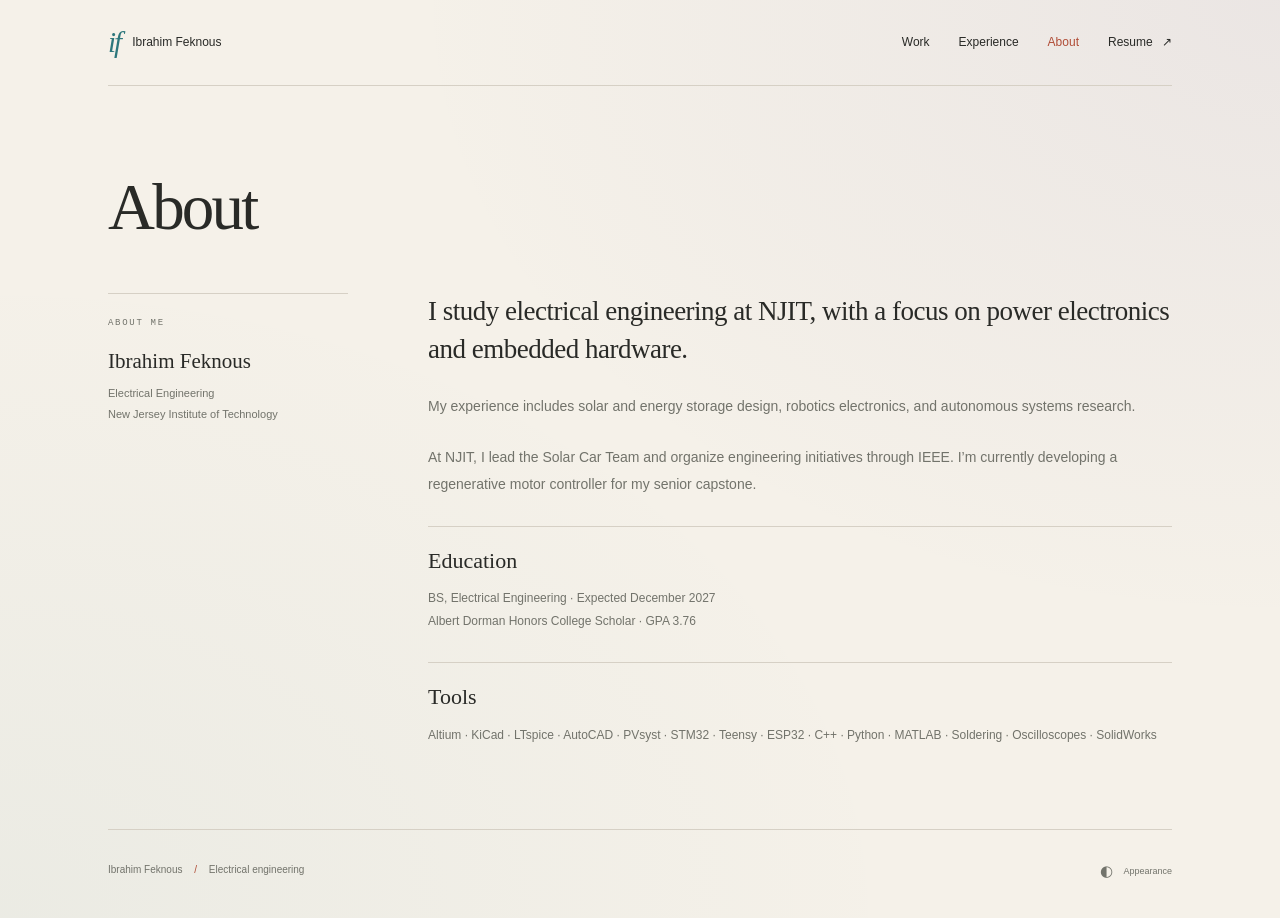
==== about.html @ 660dbc73 "Add homepage quote, orbit cursor, color accents and updated resume Add the requested quote and attri" ====
<!doctype html><html lang="en">
<head>
<meta charset="utf-8">
<meta name="viewport" content="width=device-width,initial-scale=1">
<meta name="theme-color" content="#f5f1e9">
<meta name="description" content="Ibrahim Feknous. Electrical engineering at NJIT. Power electronics, embedded hardware, and energy systems.">
<link rel="icon" href="favicon.svg" type="image/svg+xml">
<link rel="stylesheet" href="styles.css">
<link rel="stylesheet" href="color.css">
<script src="content.js" defer>
</script>
<script src="app.js" defer>
</script>
<script src="portfolio-effects.js" defer>
</script>
<title>About | Ibrahim Feknous</title>
</head>
<body class="">
<div class="shell"><a class="skip" href="#main">Skip to content</a>
<header class="site-header"><a class="identity" href="index.html"><span class="logo">if</span><span>Ibrahim Feknous</span></a>
<nav aria-label="Main navigation"><a href="projects.html">Work</a><a href="experience.html">Experience</a><a href="about.html">About</a><a class="resume" href="ibrahim-feknous-resume.pdf" target="_blank" rel="noopener">Resume <span aria-hidden="true">↗</span></a>
</nav>
</header>
<main id="main">
<div class="page-title">
<h1>About</h1>
</div>
<div class="about-layout"><aside>
<p class="aside-label">ABOUT ME</p>
<p class="aside-name">Ibrahim Feknous</p>
<p>Electrical Engineering<br>New Jersey Institute of Technology</p></aside>
<div class="prose">
<p class="large-copy">I study electrical engineering at NJIT, with a focus on power electronics and embedded hardware.</p>
<p>My experience includes solar and energy storage design, robotics electronics, and autonomous systems research.</p>
<p>At NJIT, I lead the Solar Car Team and organize engineering initiatives through IEEE. I’m currently developing a regenerative motor controller for my senior capstone.</p>
<section class="about-block">
<h2>Education</h2>
<p>BS, Electrical Engineering · Expected December 2027<br>Albert Dorman Honors College Scholar · GPA 3.76</p>
</section>
<section class="about-block">
<h2>Tools</h2>
<p class="skill-list" id="skills-text">
</p>
</section>
<div id="about-gallery" class="gallery">
</div>
</div>
</div>
</main>
<footer class="site-footer"><span>Ibrahim Feknous <span class="footer-dot">/</span> Electrical engineering</span>
<div class="socials" data-contact-links>
</div><button class="theme-toggle" aria-label="Switch to dark mode">◐ <span>Appearance</span></button>
</footer>
</div>
<dialog id="image-dialog" aria-label="Image viewer"><button class="image-close" aria-label="Close image">Close ×</button>
<figure><img alt="">
<figcaption>
</figcaption>
</figure>
</dialog>
</body></html>
---- styles.css ----
:root{color-scheme:light;--bg:#f5f1e9;--fg:#292a27;--sub:#72736b;--line:#d6d0c5;--accent:#a94c35;--photo:#e6ded2;--soft:#eee8de;--serif:Georgia,'Times New Roman',serif;--sans:'Segoe UI',Arial,sans-serif;--mono:'Courier New',monospace}html[data-theme=dark]{color-scheme:dark;--bg:#252622;--fg:#eeece4;--sub:#b2b1a7;--line:#48483e;--accent:#de9178;--photo:#38382f;--soft:#303129}*{box-sizing:border-box}html{scroll-behavior:smooth}body{margin:0;background:var(--bg);color:var(--fg);font:15px/1.8 var(--sans)}a{color:inherit;text-decoration:none}button{font:inherit}a,button{-webkit-tap-highlight-color:transparent}a:focus-visible,button:focus-visible{outline:2px solid var(--accent);outline-offset:5px}a:hover{color:var(--accent)}h1,h2,h3,p,figure{margin:0}h1,h2,h3{font-family:var(--serif);font-weight:400;line-height:1.12}h1 em{font-weight:400;color:var(--accent)}::selection{background:var(--photo)}.shell{max-width:1160px;margin:auto;padding:0 48px}.site-header{display:flex;align-items:center;justify-content:space-between;gap:25px;padding:28px 0;border-bottom:1px solid var(--line)}.identity{display:flex;align-items:center;gap:12px;font-size:12px;font-weight:500}.logo{font:italic 29px/1 var(--serif);letter-spacing:-2px;color:var(--accent)}.site-header nav{display:flex;align-items:center;gap:29px;font-size:12px}.site-header nav [aria-current=page]{color:var(--accent)}.resume span{margin-left:6px}.home-hero{display:grid;grid-template-columns:1.1fr .85fr;gap:100px;padding:71px 0 63px;align-items:center}.eyebrow,.aside-label{font:9px/1.7 var(--mono);letter-spacing:1.7px;color:var(--sub)}.small-line{display:inline-block;vertical-align:middle;width:23px;height:1px;background:var(--accent);margin-right:10px}.home h1{font-size:clamp(70px,7.8vw,104px);line-height:.99;letter-spacing:-5px;margin-top:26px}.home h1 em{font-style:italic}.intro{font-family:var(--serif);font-size:26px;line-height:1.35;letter-spacing:-.6px;margin-top:29px}.hero-description{max-width:350px;font-size:12px;line-height:1.9;color:var(--sub);margin-top:17px}.inline-link{display:inline-block;margin-top:25px;font-size:12px;border-bottom:1px solid var(--fg);padding-bottom:5px}.inline-link span{margin-left:23px;color:var(--accent)}.portrait-media{aspect-ratio:4/5;background:var(--photo);position:relative;overflow:hidden}.portrait-fallback{position:absolute;inset:0;display:flex;flex-direction:column;align-items:center;justify-content:center;background:radial-gradient(ellipse at 20% 10%,#ffffff38,transparent 65%)}.portrait-initials{font:italic clamp(70px,10vw,134px)/1 var(--serif);color:var(--accent);opacity:.75;letter-spacing:-10px;padding-right:10px}.portrait-rule{width:40px;height:1px;background:var(--accent);opacity:.5;margin-top:23px}.portrait figcaption{display:flex;justify-content:space-between;font:8px/1.6 var(--mono);letter-spacing:.7px;color:var(--sub);margin-top:14px}.site-footer{margin-top:45px;border-top:1px solid var(--line);padding:23px 0 30px;display:flex;align-items:center;justify-content:space-between;gap:20px;font-size:10px;color:var(--sub)}.home .site-footer{margin-top:15px}.footer-dot{margin:0 9px;color:var(--accent)}.theme-toggle{border:0;background:none;padding:4px 0;color:var(--sub);font-size:15px;cursor:pointer}.theme-toggle span{font-size:9px;vertical-align:2px;margin-left:6px}.socials{display:flex;flex-wrap:wrap;gap:17px;font-size:10px}.page-title{padding:65px 0 49px}.page-title h1{font-size:65px;letter-spacing:-2.8px;margin-top:20px}.work-title{display:flex;align-items:flex-end;justify-content:space-between;gap:30px}.work-title>p{font-size:12px;color:var(--sub);padding-bottom:6px}.about-layout,.experience-layout{display:grid;grid-template-columns:240px 1fr;gap:80px}.about-layout aside{border-top:1px solid var(--line);padding-top:22px;font-size:11px;color:var(--sub);line-height:1.9}.aside-name{font:21px var(--serif);color:var(--fg);margin:18px 0 9px}.prose{font-size:14px;line-height:1.95}.prose>p{margin-bottom:23px;color:var(--sub)}.prose .large-copy{font:27px/1.4 var(--serif);color:var(--fg);letter-spacing:-.5px;margin-bottom:25px}.about-block{border-top:1px solid var(--line);padding-top:22px;margin-top:28px}.about-block h2{font-size:22px;margin-bottom:13px}.about-block p{font-size:12px;color:var(--sub)}.skill-list{line-height:2.2}.experience-layout>.aside-label{padding-top:22px;border-top:1px solid var(--line)}.experience-item{padding:23px 0 29px;border-top:1px solid var(--line)}.experience-item h3{font-size:25px;letter-spacing:-.6px}.role{font-size:12px;color:var(--sub);margin-top:6px}.date{font:9px/1.8 var(--mono);color:var(--sub)}.experience-item .date{display:block;margin-top:5px}.experience-item ul{font-size:12px;line-height:1.95;padding-left:17px;margin:17px 0 0;color:var(--sub)}.experience-item li+li{margin-top:7px}.leadership-section{margin-top:30px}.leadership-item{border-top:1px solid var(--line);padding:23px 0 28px}.leadership-item h3{font-size:25px}.leadership-item>p:last-child{font-size:12px;line-height:1.95;color:var(--sub);margin-top:15px}.work-row{border-top:1px solid var(--line);padding:26px 0;display:grid;grid-template-columns:180px 1fr 25px;gap:33px;align-items:center}.work-row:last-child{border-bottom:1px solid var(--line)}.work-cover{width:180px;aspect-ratio:4/3;background:var(--photo);position:relative;overflow:hidden}.work-fallback{height:100%;display:flex;align-items:center;justify-content:center;flex-direction:column;color:var(--accent);gap:11px}.work-fallback .work-number{font:italic 48px/1 var(--serif);letter-spacing:-3px}.work-fallback .work-type{font:7px var(--mono);letter-spacing:1.7px;color:var(--sub)}.work-title-line{display:flex;justify-content:space-between;gap:15px;align-items:baseline}.work-copy h2{font-size:29px;letter-spacing:-.7px}.work-row:hover h2{color:var(--accent)}.work-copy .date{margin-top:9px;display:block}.work-copy>p{font-size:12px;color:var(--sub);margin-top:12px;max-width:540px;line-height:1.85}.work-arrow{font-size:19px;color:var(--accent)}.project-back{display:inline-block;font-size:11px;color:var(--sub);margin-top:35px}.detail-title{padding:35px 0 30px;max-width:820px}.detail-title h1{font-size:59px;letter-spacing:-2px;margin-top:15px}.detail-meta{display:flex;flex-wrap:wrap;gap:25px;margin-top:22px;font:10px/1.7 var(--mono);color:var(--sub)}.detail-cover{aspect-ratio:16/8;background:var(--photo);position:relative;overflow:hidden;margin:8px 0 40px}.detail-cover .work-number{font-size:95px}.detail-cover .work-type{font-size:10px}.detail-layout{display:grid;grid-template-columns:240px 1fr;gap:80px}.detail-overview{font:25px/1.5 var(--serif);letter-spacing:-.4px}.detail-body h2{font:10px/1.7 var(--mono);letter-spacing:1.7px;color:var(--sub);margin:30px 0 15px}.detail-body ul{padding-left:19px;font-size:13px;line-height:1.95;color:var(--sub);margin:0}.detail-body li+li{margin-top:11px}.detail-note{font-size:11px;line-height:1.9;color:var(--sub);border-top:1px solid var(--line);margin-top:27px;padding-top:19px}.detail-tools{font-size:12px;line-height:2;color:var(--sub)}.detail-aside .aside-label{margin-bottom:15px}.detail-aside{border-top:1px solid var(--line);padding-top:20px}.detail-next{border-top:1px solid var(--line);padding-top:24px;margin-top:45px;display:flex;align-items:center;justify-content:space-between;gap:25px;font-size:12px}.detail-next a{color:var(--accent)}.gallery{display:grid;grid-template-columns:repeat(2,minmax(0,1fr));gap:24px;margin-top:35px}.gallery:empty{display:none}.gallery figure{min-width:0}.gallery-media{aspect-ratio:4/3;background:var(--photo);overflow:hidden}.gallery figcaption{font-size:10px;line-height:1.8;color:var(--sub);margin-top:9px}.photo-image{display:block;width:100%;height:100%;object-fit:cover;position:relative;z-index:1}.photo-button{position:absolute;inset:0;width:100%;height:100%;padding:0;border:0;cursor:zoom-in;background:none}.gallery-media{position:relative}.portrait-media .photo-image{position:absolute;inset:0}dialog{border:1px solid var(--line);padding:18px;background:var(--bg);color:var(--fg);max-width:min(1000px,95vw);max-height:92vh}dialog::backdrop{background:#181913d9;backdrop-filter:blur(4px)}.image-close{display:block;margin-left:auto;border:0;background:none;color:var(--fg);padding:0 0 12px;cursor:pointer;font-size:12px}dialog img{display:block;max-width:100%;max-height:75vh;object-fit:contain;margin:auto}dialog figcaption{font-size:11px;color:var(--sub);padding-top:10px}.skip{position:absolute;top:-90px;left:15px;background:var(--fg);color:var(--bg);padding:8px;z-index:50}.skip:focus{top:8px}.not-found{padding:80px 0}.not-found h1{font-size:50px;margin-bottom:25px}
@media(max-width:1000px){.shell{padding:0 32px}.home-hero{gap:55px}.home h1{font-size:85px}.about-layout,.experience-layout,.detail-layout{grid-template-columns:190px 1fr;gap:50px}.work-row{grid-template-columns:150px 1fr 20px;gap:27px}.work-cover{width:150px}.work-copy h2{font-size:26px}}
@media(max-width:720px){.shell{padding:0 24px}.site-header{padding:24px 0;gap:15px}.identity>span:last-child{display:none}.site-header nav{gap:20px;font-size:11px}.home-hero{grid-template-columns:1fr 1fr;gap:25px;padding:49px 0 40px}.home h1{font-size:68px;letter-spacing:-3px}.eyebrow{font-size:8px;letter-spacing:1px}.small-line{width:15px;margin-right:5px}.intro{font-size:22px;margin-top:24px}.hero-description{font-size:11px}.portrait-initials{font-size:80px}.portrait figcaption{font-size:6px;flex-wrap:wrap;gap:4px}.site-footer{flex-wrap:wrap;gap:15px;font-size:9px}.page-title{padding:45px 0 35px}.page-title h1{font-size:52px;letter-spacing:-2px}.work-title{flex-direction:column;align-items:flex-start;gap:20px}.about-layout,.experience-layout,.detail-layout{grid-template-columns:1fr;gap:25px}.about-layout aside{display:none}.experience-layout>.aside-label{border:0;padding:0}.experience-item h3,.leadership-item h3{font-size:24px}.leadership-section{margin-top:30px}.work-row{grid-template-columns:110px 1fr 16px;gap:18px;padding:23px 0}.work-cover{width:110px}.work-copy h2{font-size:24px}.work-copy>p{font-size:11px;line-height:1.8;margin-top:8px}.work-copy .date{font-size:8px;line-height:1.8}.work-number{font-size:38px!important}.work-type{font-size:6px!important;letter-spacing:1px!important}.work-arrow{font-size:16px}.detail-title h1{font-size:45px}.detail-cover{margin-bottom:28px}.detail-cover .work-number{font-size:75px!important}.detail-aside{display:flex;gap:20px;align-items:baseline}.detail-aside .aside-label{white-space:nowrap;margin:0}.detail-overview{font-size:23px}.gallery{gap:17px}.theme-toggle span{display:none}}
@media(max-width:480px){.home-hero{grid-template-columns:1fr;gap:35px;padding-top:39px}.hero-copy{max-width:360px}.home h1{font-size:83px;letter-spacing:-4px}.intro{font-size:24px}.intro br{display:none}.hero-description{font-size:12px;max-width:350px}.portrait{width:100%;max-width:350px;margin-left:auto}.portrait-media{aspect-ratio:5/4}.portrait-initials{font-size:105px}.portrait figcaption{font-size:7px}.portrait-rule{margin-top:15px}.site-header nav{gap:17px;font-size:10px}.page-title h1{font-size:47px}.work-row{grid-template-columns:83px 1fr 12px;gap:16px}.work-cover{width:83px;aspect-ratio:1}.work-copy h2{font-size:22px;line-height:1.2}.work-copy>p{display:none}.work-number{font-size:32px!important}.work-type{font-size:5px!important}.work-copy .date{font-size:7px}.detail-title h1{font-size:39px}.detail-cover{aspect-ratio:4/3}.detail-meta{gap:8px 18px;font-size:8px}.detail-next{font-size:11px}.gallery{grid-template-columns:1fr}.prose .large-copy{font-size:25px}}
@media(prefers-reduced-motion:reduce){html{scroll-behavior:auto}}

.work-cover>.photo-image{position:absolute;inset:0}
---- color.css ----
/* A little color, without changing the portfolio's layout. */
:root {
  --teal: #2d777c;
  --violet: #7663a5;
  --accent: #b04c36;
}
html[data-theme=dark] {
  --teal: #79c6c1;
  --violet: #b4a0e0;
  --accent: #eea18a;
}
body {
  min-height: 100vh;
  background-image:
    radial-gradient(ellipse at 100% 0, color-mix(in srgb, var(--violet) 8%, transparent), transparent 48%),
    radial-gradient(ellipse at 0 100%, color-mix(in srgb, var(--teal) 5%, transparent), transparent 50%);
}
.logo { color: var(--teal); }
.small-line {
  width: 29px;
  height: 3px;
  border-radius: 2px;
  background: linear-gradient(90deg, var(--accent) 33%, var(--teal) 33% 66%, var(--violet) 66%);
}
.home h1 em {
  background: linear-gradient(105deg, var(--accent) 20%, #a45472 65%, var(--violet));
  color: transparent;
  background-clip: text;
  -webkit-background-clip: text;
}
html[data-theme=dark] .home h1 em {
  background-image: linear-gradient(105deg, var(--accent), #e4a5c2 65%, var(--violet));
}
.home-quote {
  margin: 29px 0 0;
  max-width: 390px;
  position: relative;
}
.home-quote p { margin: 0; }
.home-quote cite {
  display: block;
  margin-top: 12px;
  font: normal 11px/1.6 var(--sans);
  letter-spacing: .15px;
  color: var(--teal);
}
.portrait-media {
  background: linear-gradient(145deg,
    color-mix(in srgb, var(--accent) 14%, var(--bg)),
    color-mix(in srgb, var(--violet) 16%, var(--bg)) 57%,
    color-mix(in srgb, var(--teal) 15%, var(--bg)));
}
.portrait-fallback { isolation: isolate; }
.portrait-initials {
  position: relative;
  z-index: 1;
  color: var(--teal);
  letter-spacing: -7px;
  padding-right: 7px;
}
.portrait-rule {
  position: relative;
  z-index: 1;
  width: 48px;
  height: 2px;
  opacity: .7;
  background: linear-gradient(90deg, var(--accent), var(--violet), var(--teal));
}
.inline-link {
  border-color: var(--teal);
  transition: color 180ms ease, border-color 180ms ease;
}
.inline-link:hover { color: var(--teal); border-color: var(--violet); }
.inline-link span { color: var(--violet); }
.site-header nav a:hover { color: var(--teal); }
.work-row:nth-child(3n+1) .work-cover {
  background: color-mix(in srgb, var(--teal) 12%, var(--bg));
}
.work-row:nth-child(3n+2) .work-cover {
  background: color-mix(in srgb, var(--violet) 14%, var(--bg));
}
.work-row:nth-child(3n+3) .work-cover {
  background: color-mix(in srgb, var(--accent) 12%, var(--bg));
}
.work-row:nth-child(3n+1) .work-number { color: var(--teal); }
.work-row:nth-child(3n+2) .work-number { color: var(--violet); }
.work-row:nth-child(3n+3) .work-number { color: var(--accent); }
.project-back:hover, .detail-next a { color: var(--teal); }
@media (forced-colors: active) {
  .home h1 em { background: none; color: CanvasText; }
}
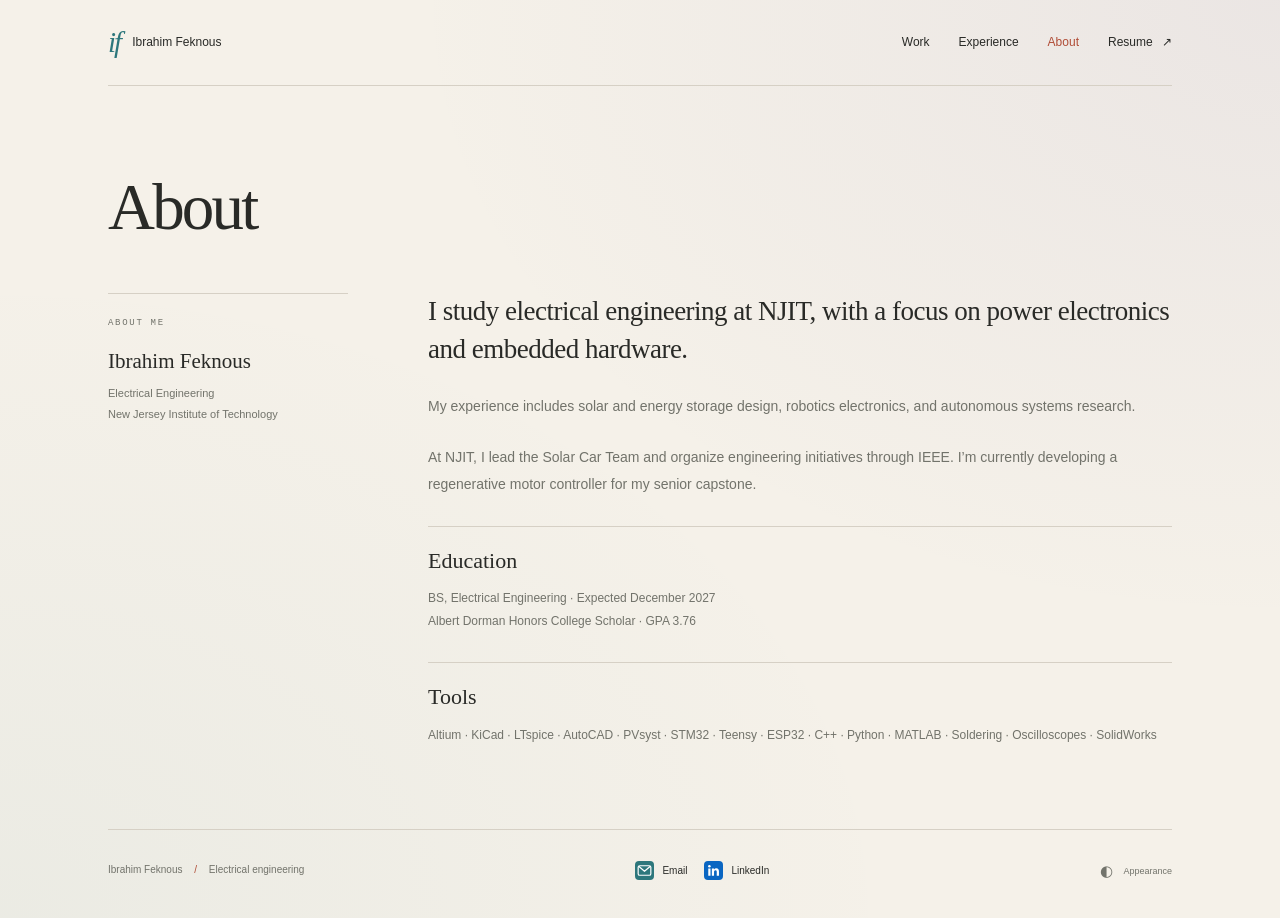
==== commit 4d903499: "Add LinkedIn and email image links and a portfolio editing guide Show accessible labeled contact ico" ====
--- a/about.html
+++ b/about.html
@@ -6,12 +6,12 @@
 <meta name="description" content="Ibrahim Feknous. Electrical engineering at NJIT. Power electronics, embedded hardware, and energy systems.">
 <link rel="icon" href="favicon.svg" type="image/svg+xml">
 <link rel="stylesheet" href="styles.css">
-<link rel="stylesheet" href="color.css">
-<script src="content.js" defer>
+<link rel="stylesheet" href="color.css?v=3">
+<script src="content.js?v=3" defer>
 </script>
-<script src="app.js" defer>
+<script src="app.js?v=3" defer>
 </script>
-<script src="portfolio-effects.js" defer>
+<script src="portfolio-effects.js?v=2" defer>
 </script>
 <title>About | Ibrahim Feknous</title>
 </head>
--- a/color.css
+++ b/color.css
@@ -86,6 +86,23 @@
 .work-row:nth-child(3n+2) .work-number { color: var(--violet); }
 .work-row:nth-child(3n+3) .work-number { color: var(--accent); }
 .project-back:hover, .detail-next a { color: var(--teal); }
+.hero-socials { margin-top: 20px; gap: 10px; }
+.contact-link {
+  display: inline-flex;
+  align-items: center;
+  gap: 8px;
+  padding: 7px 10px;
+  border: 1px solid var(--line);
+  border-radius: 7px;
+  font-size: 11px;
+  line-height: 1.5;
+  color: var(--fg);
+  transition: border-color 160ms ease, color 160ms ease;
+}
+.contact-icon { display: block; width: 22px; height: 22px; }
+.contact-link:hover { color: var(--teal); border-color: var(--teal); }
+.site-footer .contact-link { padding: 0; border: 0; border-radius: 0; font-size: 10px; }
+.site-footer .contact-icon { width: 19px; height: 19px; }
 @media (forced-colors: active) {
   .home h1 em { background: none; color: CanvasText; }
 }
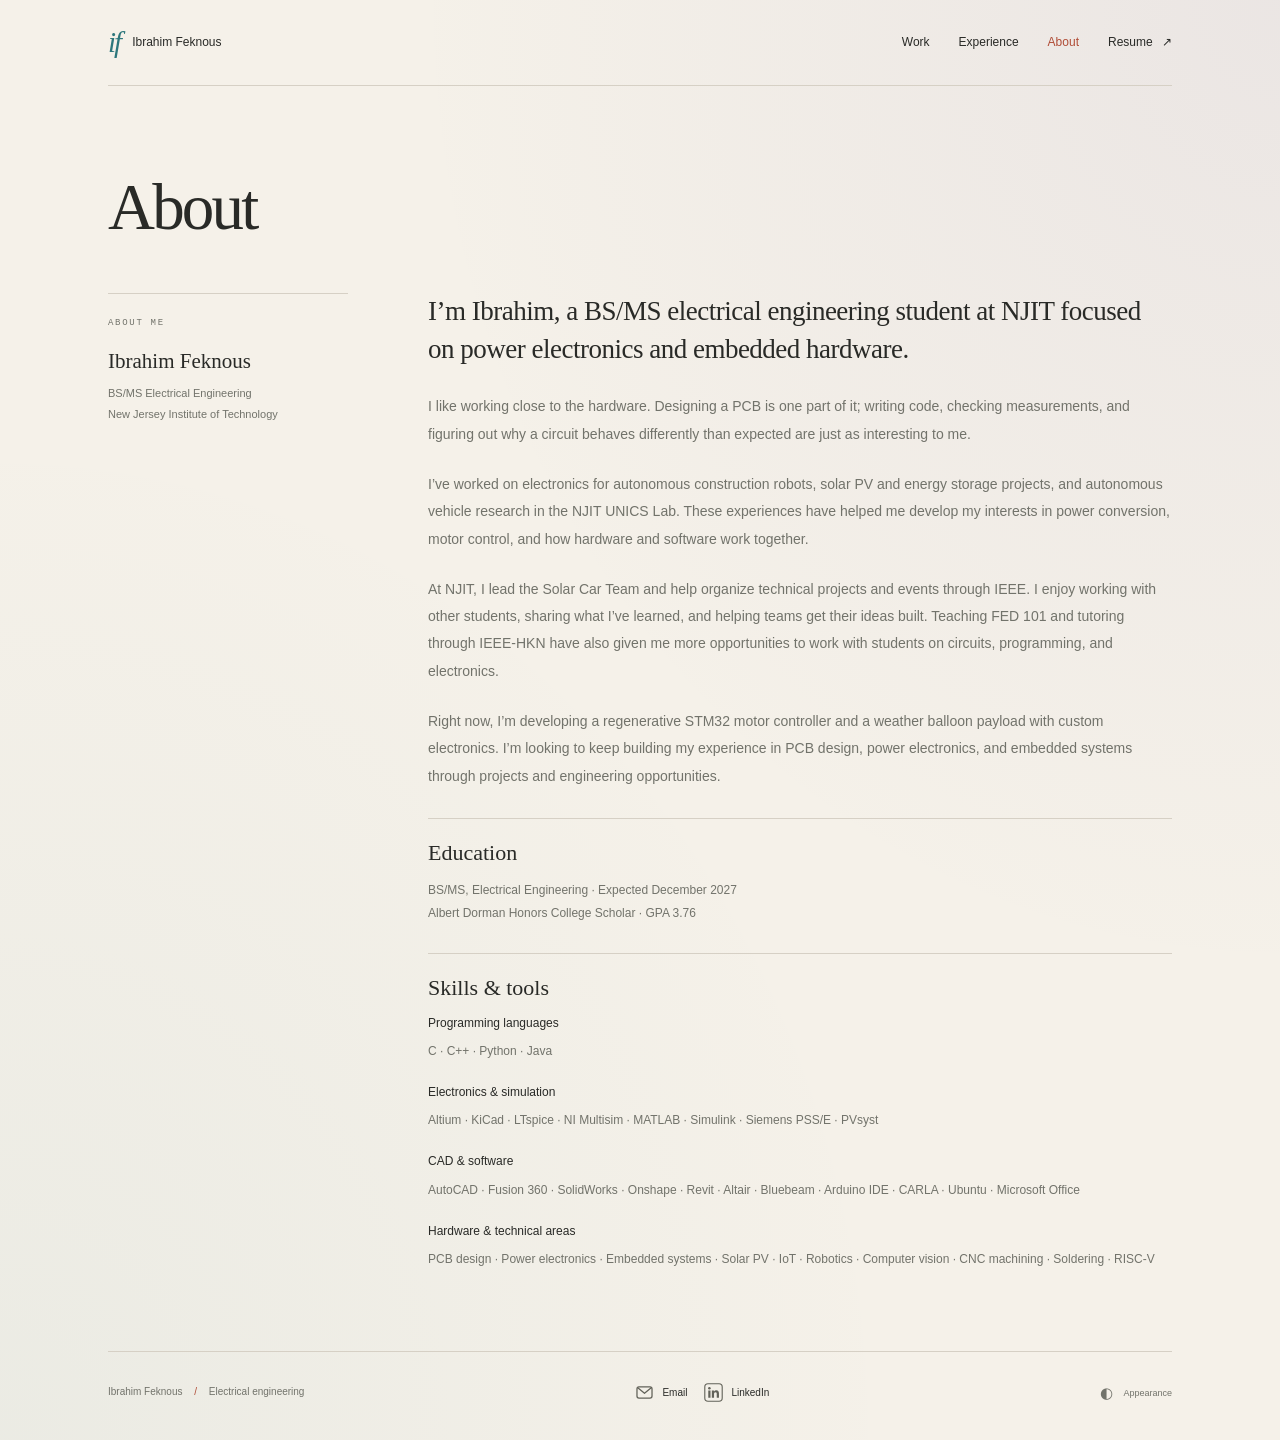
==== commit 7dc35adb: "Update BS/MS background, leadership, resume skills and neutral contact icons Expand the About sectio" ====
--- a/about.html
+++ b/about.html
@@ -3,13 +3,13 @@
 <meta charset="utf-8">
 <meta name="viewport" content="width=device-width,initial-scale=1">
 <meta name="theme-color" content="#f5f1e9">
-<meta name="description" content="Ibrahim Feknous. Electrical engineering at NJIT. Power electronics, embedded hardware, and energy systems.">
+<meta name="description" content="Ibrahim Feknous. BS/MS electrical engineering at NJIT. Power electronics, embedded hardware, and energy systems.">
 <link rel="icon" href="favicon.svg" type="image/svg+xml">
 <link rel="stylesheet" href="styles.css">
-<link rel="stylesheet" href="color.css?v=3">
-<script src="content.js?v=3" defer>
+<link rel="stylesheet" href="color.css?v=4">
+<script src="content.js?v=4" defer>
 </script>
-<script src="app.js?v=3" defer>
+<script src="app.js?v=4" defer>
 </script>
 <script src="portfolio-effects.js?v=2" defer>
 </script>
@@ -28,19 +28,20 @@
 <div class="about-layout"><aside>
 <p class="aside-label">ABOUT ME</p>
 <p class="aside-name">Ibrahim Feknous</p>
-<p>Electrical Engineering<br>New Jersey Institute of Technology</p></aside>
+<p>BS/MS Electrical Engineering<br>New Jersey Institute of Technology</p></aside>
 <div class="prose">
-<p class="large-copy">I study electrical engineering at NJIT, with a focus on power electronics and embedded hardware.</p>
-<p>My experience includes solar and energy storage design, robotics electronics, and autonomous systems research.</p>
-<p>At NJIT, I lead the Solar Car Team and organize engineering initiatives through IEEE. I’m currently developing a regenerative motor controller for my senior capstone.</p>
+<p class="large-copy">I’m Ibrahim, a BS/MS electrical engineering student at NJIT focused on power electronics and embedded hardware.</p>
+<p>I like working close to the hardware. Designing a PCB is one part of it; writing code, checking measurements, and figuring out why a circuit behaves differently than expected are just as interesting to me.</p>
+<p>I’ve worked on electronics for autonomous construction robots, solar PV and energy storage projects, and autonomous vehicle research in the NJIT UNICS Lab. These experiences have helped me develop my interests in power conversion, motor control, and how hardware and software work together.</p>
+<p>At NJIT, I lead the Solar Car Team and help organize technical projects and events through IEEE. I enjoy working with other students, sharing what I’ve learned, and helping teams get their ideas built. Teaching FED 101 and tutoring through IEEE-HKN have also given me more opportunities to work with students on circuits, programming, and electronics.</p>
+<p>Right now, I’m developing a regenerative STM32 motor controller and a weather balloon payload with custom electronics. I’m looking to keep building my experience in PCB design, power electronics, and embedded systems through projects and engineering opportunities.</p>
 <section class="about-block">
 <h2>Education</h2>
-<p>BS, Electrical Engineering · Expected December 2027<br>Albert Dorman Honors College Scholar · GPA 3.76</p>
+<p>BS/MS, Electrical Engineering · Expected December 2027<br>Albert Dorman Honors College Scholar · GPA 3.76</p>
 </section>
 <section class="about-block">
-<h2>Tools</h2>
-<p class="skill-list" id="skills-text">
-</p>
+<h2>Skills &amp; tools</h2>
+<div class="skill-groups" id="skills-text"></div>
 </section>
 <div id="about-gallery" class="gallery">
 </div>
--- a/color.css
+++ b/color.css
@@ -97,12 +97,32 @@
   font-size: 11px;
   line-height: 1.5;
   color: var(--fg);
+  background: color-mix(in srgb, var(--bg) 92%, var(--line));
   transition: border-color 160ms ease, color 160ms ease;
 }
 .contact-icon { display: block; width: 22px; height: 22px; }
-.contact-link:hover { color: var(--teal); border-color: var(--teal); }
-.site-footer .contact-link { padding: 0; border: 0; border-radius: 0; font-size: 10px; }
+.contact-link:hover { color: var(--fg); border-color: var(--sub); }
+.site-footer .contact-link { padding: 0; border: 0; border-radius: 0; font-size: 10px; background: transparent; }
 .site-footer .contact-icon { width: 19px; height: 19px; }
+html[data-theme=dark] .contact-icon { filter: brightness(0) invert(.78); }
+.skill-group + .skill-group { margin-top: 20px; }
+.skill-group h3 { font: 12px/1.6 var(--sans); color: var(--fg); margin-bottom: 6px; }
+.skill-group p { font-size: 12px; line-height: 2; color: var(--sub); }
+.leadership-item.has-photo {
+  display: grid;
+  grid-template-columns: minmax(0, 1fr) 180px;
+  gap: 24px;
+  align-items: start;
+}
+.leadership-description { font-size: 12px; line-height: 1.95; color: var(--sub); margin-top: 15px; }
+.leadership-photo { position: relative; width: 180px; aspect-ratio: 4/3; overflow: hidden; background: var(--photo); }
+.portrait-media:has(.photo-image) { aspect-ratio: 4/5; }
+.leadership-project-link { display: inline-block; margin-top: 12px; font-size: 11px; color: var(--teal); border-bottom: 1px solid var(--line); }
+.gallery:has(> figure:only-child) { grid-template-columns: minmax(0, 1fr); max-width: 760px; }
+@media (max-width: 560px) {
+  .leadership-item.has-photo { grid-template-columns: minmax(0, 1fr); gap: 18px; }
+  .leadership-photo { width: min(100%, 300px); }
+}
 @media (forced-colors: active) {
   .home h1 em { background: none; color: CanvasText; }
 }
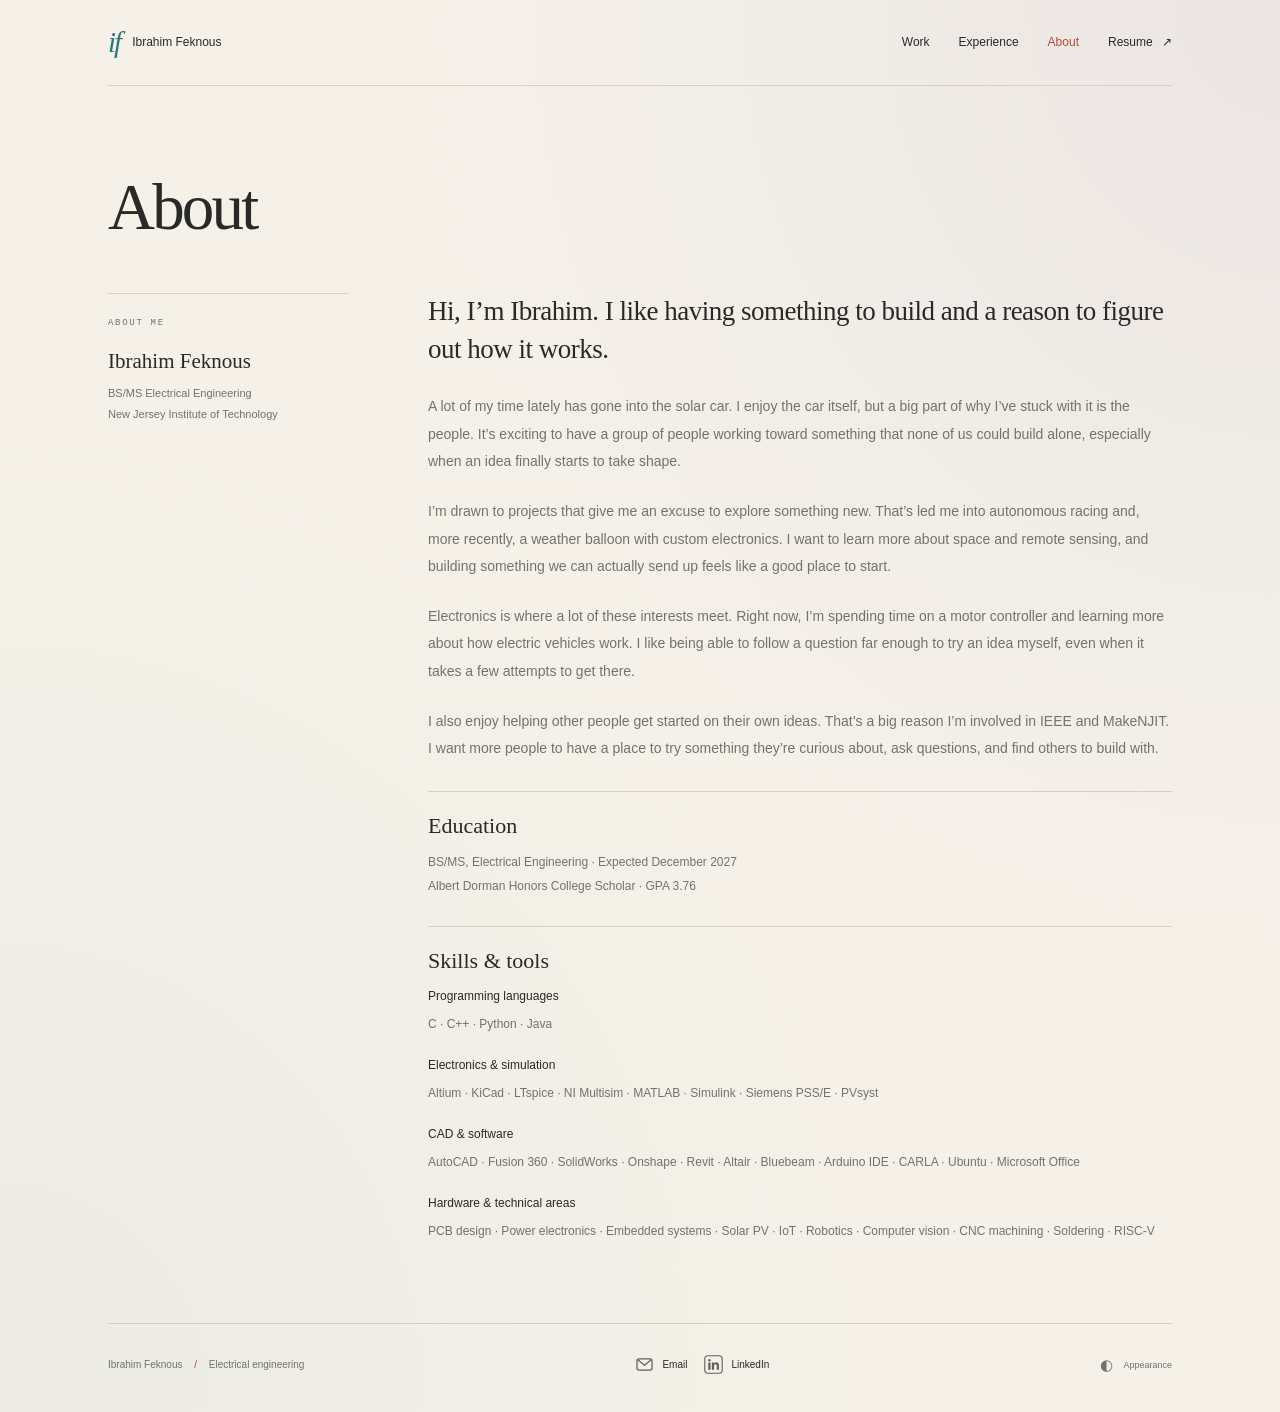
==== commit f250ca0b: "Add leadership roles, robotics schematic and personal About" ====
--- a/about.html
+++ b/about.html
@@ -7,7 +7,7 @@
 <link rel="icon" href="favicon.svg" type="image/svg+xml">
 <link rel="stylesheet" href="styles.css">
 <link rel="stylesheet" href="color.css?v=4">
-<script src="content.js?v=4" defer>
+<script src="content.js?v=6" defer>
 </script>
 <script src="app.js?v=4" defer>
 </script>
@@ -30,11 +30,11 @@
 <p class="aside-name">Ibrahim Feknous</p>
 <p>BS/MS Electrical Engineering<br>New Jersey Institute of Technology</p></aside>
 <div class="prose">
-<p class="large-copy">I’m Ibrahim, a BS/MS electrical engineering student at NJIT focused on power electronics and embedded hardware.</p>
-<p>I like working close to the hardware. Designing a PCB is one part of it; writing code, checking measurements, and figuring out why a circuit behaves differently than expected are just as interesting to me.</p>
-<p>I’ve worked on electronics for autonomous construction robots, solar PV and energy storage projects, and autonomous vehicle research in the NJIT UNICS Lab. These experiences have helped me develop my interests in power conversion, motor control, and how hardware and software work together.</p>
-<p>At NJIT, I lead the Solar Car Team and help organize technical projects and events through IEEE. I enjoy working with other students, sharing what I’ve learned, and helping teams get their ideas built. Teaching FED 101 and tutoring through IEEE-HKN have also given me more opportunities to work with students on circuits, programming, and electronics.</p>
-<p>Right now, I’m developing a regenerative STM32 motor controller and a weather balloon payload with custom electronics. I’m looking to keep building my experience in PCB design, power electronics, and embedded systems through projects and engineering opportunities.</p>
+<p class="large-copy">Hi, I’m Ibrahim. I like having something to build and a reason to figure out how it works.</p>
+<p>A lot of my time lately has gone into the solar car. I enjoy the car itself, but a big part of why I’ve stuck with it is the people. It’s exciting to have a group of people working toward something that none of us could build alone, especially when an idea finally starts to take shape.</p>
+<p>I’m drawn to projects that give me an excuse to explore something new. That’s led me into autonomous racing and, more recently, a weather balloon with custom electronics. I want to learn more about space and remote sensing, and building something we can actually send up feels like a good place to start.</p>
+<p>Electronics is where a lot of these interests meet. Right now, I’m spending time on a motor controller and learning more about how electric vehicles work. I like being able to follow a question far enough to try an idea myself, even when it takes a few attempts to get there.</p>
+<p>I also enjoy helping other people get started on their own ideas. That’s a big reason I’m involved in IEEE and MakeNJIT. I want more people to have a place to try something they’re curious about, ask questions, and find others to build with.</p>
 <section class="about-block">
 <h2>Education</h2>
 <p>BS/MS, Electrical Engineering · Expected December 2027<br>Albert Dorman Honors College Scholar · GPA 3.76</p>
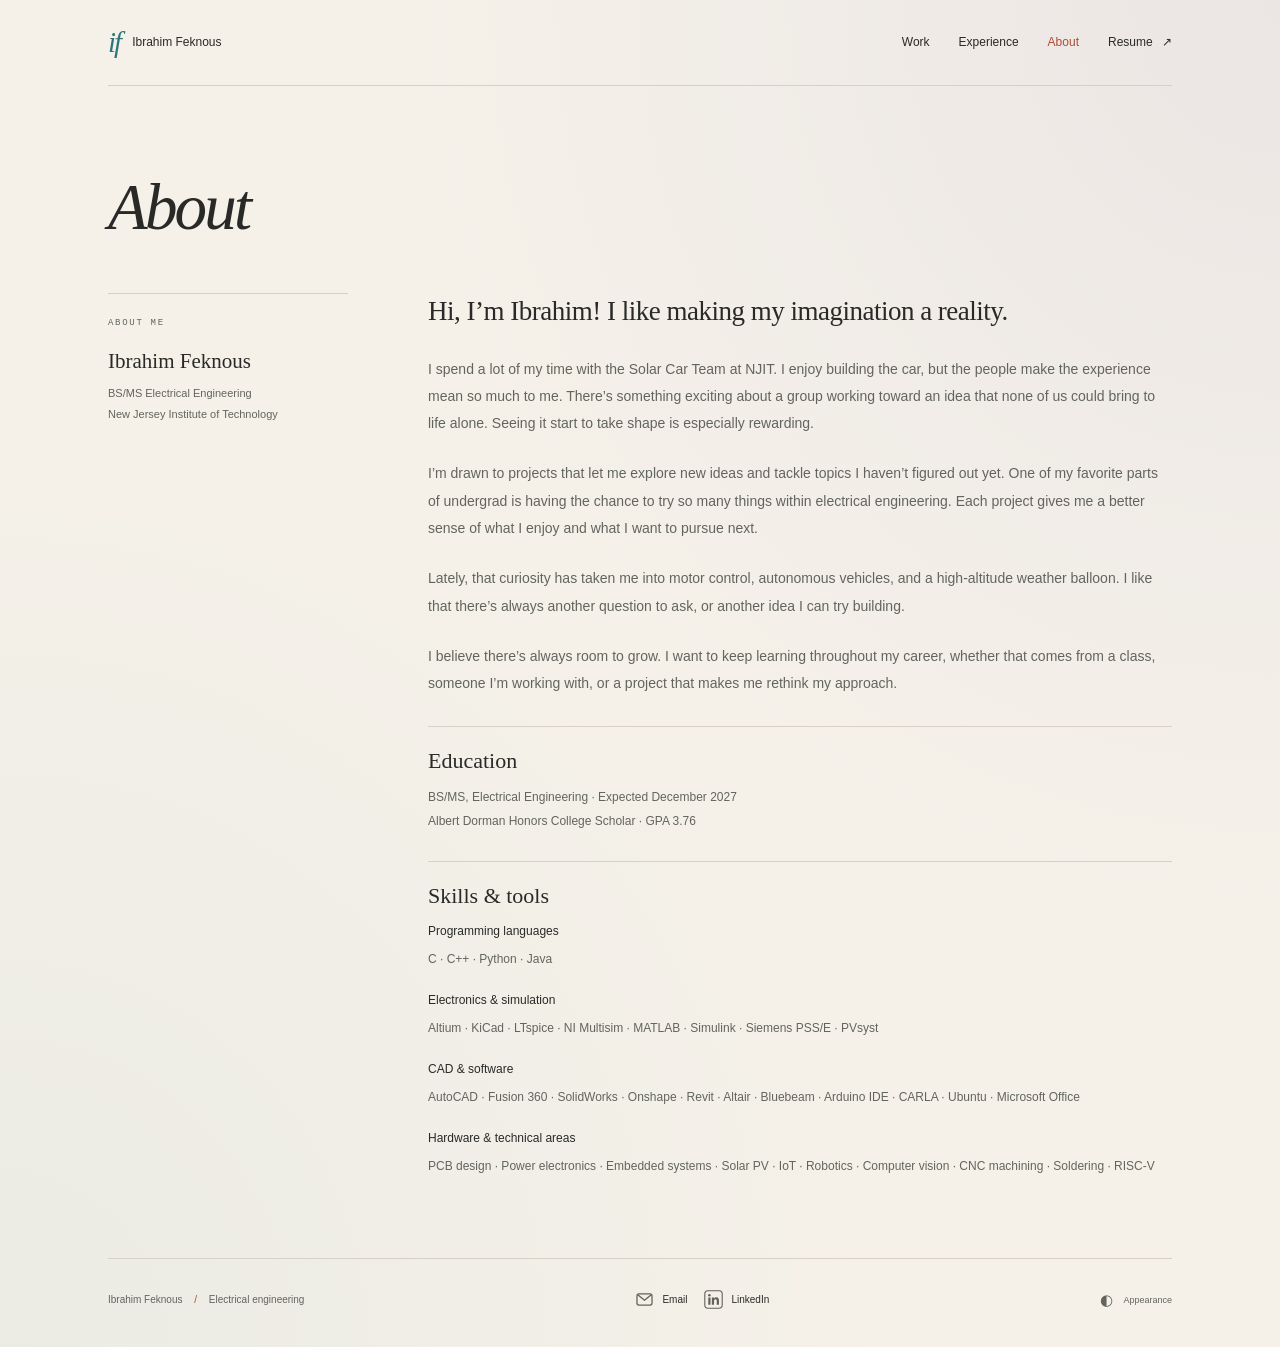
==== commit c8aa9085: "Refresh portfolio experience, resume, photos and dimensional styling" ====
--- a/about.html
+++ b/about.html
@@ -6,19 +6,19 @@
 <meta name="description" content="Ibrahim Feknous. BS/MS electrical engineering at NJIT. Power electronics, embedded hardware, and energy systems.">
 <link rel="icon" href="favicon.svg" type="image/svg+xml">
 <link rel="stylesheet" href="styles.css">
-<link rel="stylesheet" href="color.css?v=4">
-<script src="content.js?v=6" defer>
+<link rel="stylesheet" href="color.css?v=5">
+<script src="content.js?v=7" defer>
 </script>
-<script src="app.js?v=4" defer>
+<script src="app.js?v=5" defer>
 </script>
-<script src="portfolio-effects.js?v=2" defer>
+<script src="portfolio-effects.js?v=3" defer>
 </script>
 <title>About | Ibrahim Feknous</title>
 </head>
 <body class="">
 <div class="shell"><a class="skip" href="#main">Skip to content</a>
 <header class="site-header"><a class="identity" href="index.html"><span class="logo">if</span><span>Ibrahim Feknous</span></a>
-<nav aria-label="Main navigation"><a href="projects.html">Work</a><a href="experience.html">Experience</a><a href="about.html">About</a><a class="resume" href="ibrahim-feknous-resume.pdf" target="_blank" rel="noopener">Resume <span aria-hidden="true">↗</span></a>
+<nav aria-label="Main navigation"><a href="projects.html">Work</a><a href="experience.html">Experience</a><a href="about.html">About</a><a class="resume" href="ibrahim-feknous-resume.pdf?v=3" target="_blank" rel="noopener">Resume <span aria-hidden="true">↗</span></a>
 </nav>
 </header>
 <main id="main">
@@ -30,11 +30,11 @@
 <p class="aside-name">Ibrahim Feknous</p>
 <p>BS/MS Electrical Engineering<br>New Jersey Institute of Technology</p></aside>
 <div class="prose">
-<p class="large-copy">Hi, I’m Ibrahim. I like having something to build and a reason to figure out how it works.</p>
-<p>A lot of my time lately has gone into the solar car. I enjoy the car itself, but a big part of why I’ve stuck with it is the people. It’s exciting to have a group of people working toward something that none of us could build alone, especially when an idea finally starts to take shape.</p>
-<p>I’m drawn to projects that give me an excuse to explore something new. That’s led me into autonomous racing and, more recently, a weather balloon with custom electronics. I want to learn more about space and remote sensing, and building something we can actually send up feels like a good place to start.</p>
-<p>Electronics is where a lot of these interests meet. Right now, I’m spending time on a motor controller and learning more about how electric vehicles work. I like being able to follow a question far enough to try an idea myself, even when it takes a few attempts to get there.</p>
-<p>I also enjoy helping other people get started on their own ideas. That’s a big reason I’m involved in IEEE and MakeNJIT. I want more people to have a place to try something they’re curious about, ask questions, and find others to build with.</p>
+<p class="large-copy">Hi, I’m Ibrahim! I like making my imagination a reality.</p>
+<p>I spend a lot of my time with the Solar Car Team at NJIT. I enjoy building the car, but the people make the experience mean so much to me. There’s something exciting about a group working toward an idea that none of us could bring to life alone. Seeing it start to take shape is especially rewarding.</p>
+<p>I’m drawn to projects that let me explore new ideas and tackle topics I haven’t figured out yet. One of my favorite parts of undergrad is having the chance to try so many things within electrical engineering. Each project gives me a better sense of what I enjoy and what I want to pursue next.</p>
+<p>Lately, that curiosity has taken me into motor control, autonomous vehicles, and a high-altitude weather balloon. I like that there’s always another question to ask, or another idea I can try building.</p>
+<p>I believe there’s always room to grow. I want to keep learning throughout my career, whether that comes from a class, someone I’m working with, or a project that makes me rethink my approach.</p>
 <section class="about-block">
 <h2>Education</h2>
 <p>BS/MS, Electrical Engineering · Expected December 2027<br>Albert Dorman Honors College Scholar · GPA 3.76</p>
--- a/color.css
+++ b/color.css
@@ -126,3 +126,29 @@
 @media (forced-colors: active) {
   .home h1 em { background: none; color: CanvasText; }
 }
+/* Layered paper and dimensional photography. */
+:root{--sub:#62655e}
+html[data-theme=dark]{--sub:#bebdb3}
+.home-hero{perspective:1200px;gap:82px}
+.portrait{position:relative;transform:rotate(2deg);transition:transform .3s ease;isolation:isolate}
+.portrait:before,.portrait:after{content:'';position:absolute;inset:10px 2px 28px;border:1px solid var(--line);background:var(--soft);z-index:-1;transform:rotate(-6deg) translate(-10px,5px)}
+.portrait:after{transform:rotate(3deg) translate(12px,8px);background:color-mix(in srgb,var(--teal) 12%,var(--bg))}
+.portrait-media{border:8px solid var(--bg);box-shadow:0 28px 55px -25px #171c2b70,0 3px 8px #171c2b18;transform:perspective(1000px) rotateX(var(--tilt-x,0deg)) rotateY(var(--tilt-y,0deg));transition:transform .25s ease}
+.home h1{text-shadow:0 2px 0 color-mix(in srgb,var(--fg) 8%,transparent);position:relative}
+.home h1:after{content:'';display:block;height:1px;width:95px;background:var(--teal);margin-top:27px;box-shadow:11px 5px 0 color-mix(in srgb,var(--accent) 45%,transparent)}
+.site-header{position:relative}
+.page-title h1{font-style:italic}
+.experience-item,.leadership-item{position:relative;padding:28px 0 32px}
+.experience-item:before,.leadership-item:before{content:'';position:absolute;left:-24px;top:36px;width:5px;height:5px;background:var(--teal);border-radius:50%;box-shadow:0 0 0 4px color-mix(in srgb,var(--teal) 9%,transparent)}
+.leadership-points{font-size:12px;line-height:1.95;color:var(--sub);padding-left:17px;margin:16px 0 0}
+.leadership-points li+li{margin-top:8px}
+.organization-logo{display:block;width:150px;height:76px;object-fit:contain;object-position:left center;background:#fff;padding:10px;border:1px solid #e5e5df;border-radius:3px;margin-bottom:20px}
+.leadership-photo,.work-cover,.gallery-media,.detail-cover{border:1px solid color-mix(in srgb,var(--line) 70%,transparent);box-shadow:0 12px 25px -20px #20232388}
+.leadership-item.has-photo{grid-template-columns:minmax(0,1fr) 190px}
+.leadership-photo{width:190px}
+.leadership-project-link+.leadership-project-link{margin-left:16px}
+.work-cover{transition:transform .25s ease,box-shadow .25s ease}
+@media(hover:hover) and (prefers-reduced-motion:no-preference){.work-row:hover .work-cover{transform:perspective(700px) rotateY(-6deg) translateY(-4px);box-shadow:8px 18px 30px -20px #20232388}.contact-link:hover{transform:translateY(-2px)}}
+@media(max-width:720px){.home-hero{gap:35px}.experience-item:before,.leadership-item:before{display:none}}
+@media(max-width:560px){.leadership-item.has-photo{grid-template-columns:1fr}.leadership-photo{width:100%;max-width:340px}.portrait{transform:rotate(1deg)}}
+@media(prefers-reduced-motion:reduce){.portrait-media,.work-cover{transform:none!important;transition:none!important}}
